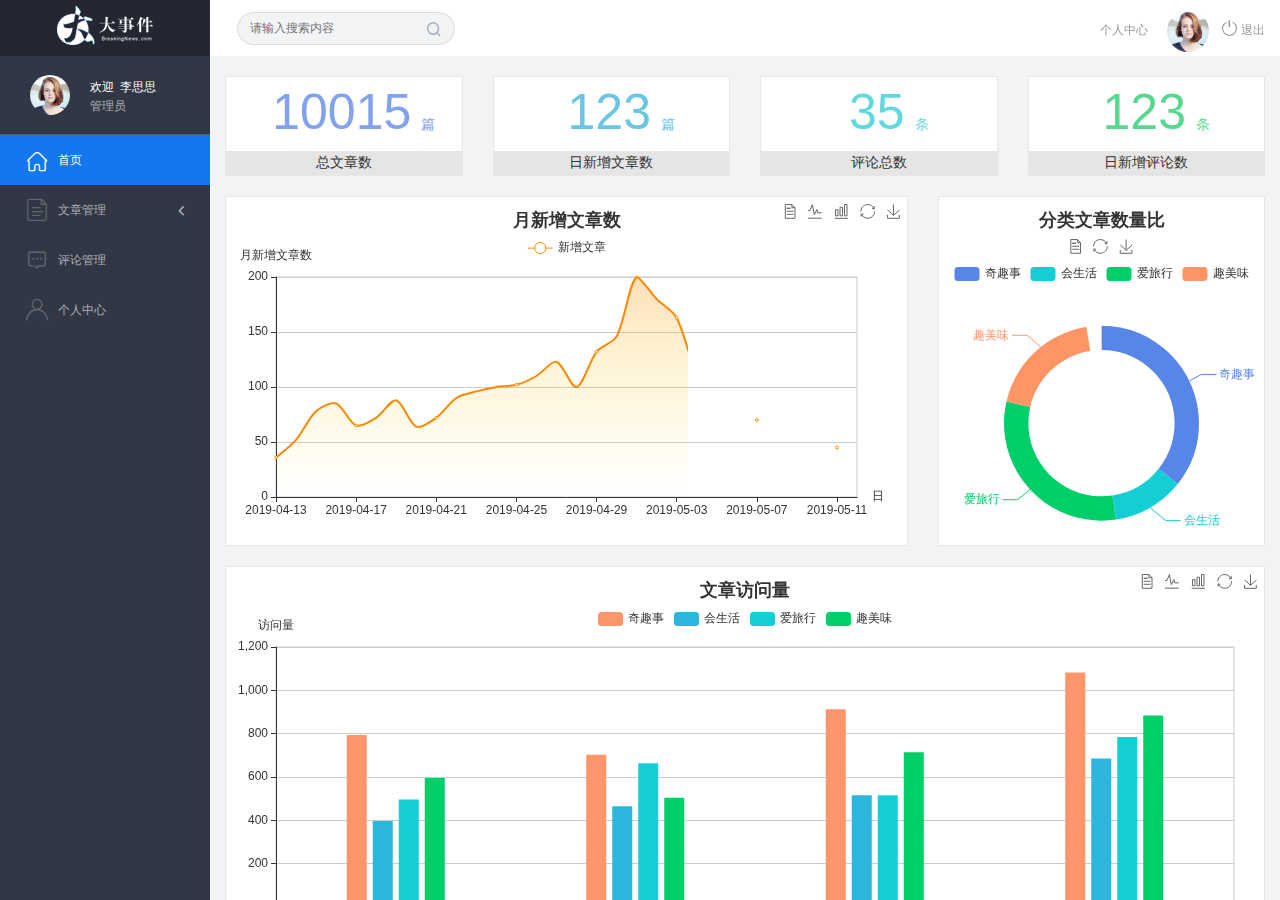
==== web_back/index.html @ 11642139 "init bigEvent" ====
<!DOCTYPE html>
<html lang="en">

<head>
    <meta charset="UTF-8">
    <meta name="viewport" content="width=device-width, initial-scale=1.0">
    <meta http-equiv="X-UA-Compatible" content="ie=edge">
    <title>大事件-后台首页</title>
    <link rel="stylesheet" href="js/bootstrap/css/bootstrap.min.css">
    <link rel="stylesheet" href="css/reset.css">
    <link rel="stylesheet" href="css/iconfont.css">
    <link rel="stylesheet" href="css/main.css">
    <script src="js/jquery-1.12.4.min.js"></script>
</head>

<body>
    <div class="sider">
        <a href="#" class="logo"><img src="images/logo02.png" alt="logo"></a>
        <div class="user_info">
            <img src="images/2.jpg" alt="person">
            <span>欢迎&nbsp;&nbsp;李思思</span>
            <b>管理员</b>
        </div>
        <div class="menu">
            <div class="level01 active"><a href="main_count.html" target="main_frame"><i class="iconfont icon-yidiandiantubiao04"></i><span>首页</span></a></div>
            <div class="level01"><a href="#"><i class="iconfont icon-icon-article"></i><span>文章管理</span><b
                        class="iconfont icon-arrowdownl"></b></a></div>
            <ul class="level02">
                <li><a href="article_list.html" target="main_frame"><i class="iconfont icon-previewright"></i><span>文章列表</span></a></li>
                <li><a href="article_release.html" target="main_frame"><i class="iconfont icon-previewright"></i><span>发表文章</span></a></li>
                <li><a  href="article_category.html" target="main_frame"><i class="iconfont icon-previewright"></i><span>文章类别管理</span></a></li>
            </ul>

            <div class="level01"><a href="comment_list.html" target="main_frame"><i class="iconfont icon-comment"></i><span>评论管理</span></a></div>
            <div class="level01"><a  href="user.html" target="main_frame"><i class="iconfont icon-user"></i><span>个人中心</span></a></div>
        </div>
    </div>

    <div class="header_bar">        
        <form class="search_form">
            <input type="text" placeholder="请输入搜索内容">
            <i class="iconfont icon-search"></i>
        </form>
        <div class="user_center_link">
            <a href="user.html" onclick="setMenu(3,0)" target="main_frame">个人中心</a>
            <img src="images/2.jpg" alt="person">
            <a href="#"><i class="iconfont icon-tuichu"></i> 退出</a>
        </div>
    </div>

    <div class="main" id="main_body">
        <iframe src="main_count.html" frameborder="0" id="main_frame" name="main_frame" frameborder="0" scrolling="auto"></iframe>
    </div>



    <script>
        var $level01 = $('.level01');
        var $subli = $('.level02 li')
        $level01.click(function(){
            $level01.not($(this)).removeClass('active');
            $(this).addClass('active');

            if($(this).next().hasClass('level02')){
                $(this).next().slideToggle();
                $(this).find('b').toggleClass('rotate0');
            }else{
                $subli.removeClass('active'); 
            }
        })

        $subli.click(function(){
            $subli.not($(this)).removeClass('active');
            $(this).addClass('active');

            if(!$(this).parent().prev().hasClass('active')){
                $level01.removeClass('active');
                $(this).parent().prev().addClass('active');
            }
        })

        function resizeFrame(){
            var frame_w = $('#main_body').outerWidth();
			var frame_h = $('#main_body').outerHeight();
			$('#main_frame').css({'width':frame_w,'height':frame_h});
        }

        resizeFrame();

        $(window).resize(function(){
            resizeFrame();
        })


        function setMenu(m,n){
           $level01.eq(m).addClass('active').siblings().not('.level02').removeClass('active');
           if(m!=1){              
              $('.level02').slideUp(); 
           }else{
              $('.level02').slideDown();
              $('.level02').children().eq(n).addClass('active').siblings().removeClass('active');
           }
        }

    </script>

</body>
</html>
---- web_back/css/iconfont.css ----
@font-face {font-family: "iconfont";
  src: url('../fonts/iconfont.eot?t=1558003957214'); /* IE9 */
  src: url('../fonts/iconfont.eot?t=1558003957214#iefix') format('embedded-opentype'), /* IE6-IE8 */
  url('[data-uri]') format('woff2'),
  url('../fonts/iconfont.woff?t=1558003957214') format('woff'),
  url('../fonts/iconfont.ttf?t=1558003957214') format('truetype'), /* chrome, firefox, opera, Safari, Android, iOS 4.2+ */
  url('../fonts/iconfont.svg?t=1558003957214#iconfont') format('svg'); /* iOS 4.1- */
}

.iconfont {
  font-family: "iconfont" !important;
  font-size: 16px;
  font-style: normal;
  -webkit-font-smoothing: antialiased;
  -moz-osx-font-smoothing: grayscale;
}

.icon-yidiandiantubiao04:before {
  content: "\e607";
}

.icon-arrowdownl:before {
  content: "\e6a3";
}

.icon-key:before {
  content: "\e68b";
}

.icon-tuichu:before {
  content: "\e622";
}

.icon-previewright:before {
  content: "\e75c";
}

.icon-system:before {
  content: "\e6a6";
}

.icon-icondate:before {
  content: "\e609";
}

.icon-search:before {
  content: "\e656";
}

.icon-system1:before {
  content: "\e608";
}

.icon-user:before {
  content: "\e645";
}

.icon-comment:before {
  content: "\e60a";
}

.icon-icon-article:before {
  content: "\e601";
}
---- web_back/css/main.css ----
body{
    font-family:'MicroSoft YaHei';
    background-color: #f2f3f5;
}
.main_wrap{
    position:fixed;
    width:100%;
    height:100%;
    left:0px;
    top:0px;
    background:url('../images/login_bg.jpg'); 
    background-size:100% 100%; 
  }
.header{
    width:1200px;
    overflow: hidden;
    margin:20px auto 0;
}
.heade .logo{
    float: left;
}
.header .copyright{
    float:right;
    font-size:12px;
    color:#fff;
    text-align:right;
    line-height:20px;
    margin-top:10px;
}
.login_form_con{
    position:absolute;
    left:50%;
    top:50%;
    margin-left:-200px;
    margin-top:-155px;
    width:400px;
    height:310px;
    background-color: #edeff0;
}

.login_form{
    position: relative;
}

.login_form .icon-user{
    position:absolute;
    font-size:16px;
    color:#999;
    left:46px;
    top:12px;
}
.login_form .icon-key{
    position:absolute;
    font-size:18px;
    color:#999;
    left:46px;
    top:78px;
}
.login_title{
    height:60px;
    background:url('../images/login_title.png') center center no-repeat #fff;
}
.input_txt,.input_pass,.input_sub{
    display:block;
    width:334px;
    height:37px;
    padding:0px;
    text-indent:40px;
    border:1px solid #ddd;
    margin:27px auto 0;
    outline:none;
}
.input_sub{
    margin-top:40px;
    height:42px;
    background-color: #19b9e7;
    text-indent:0px;
    font-size:18px;
    color:#fff;
    cursor: pointer;
}
.input_sub:hover{
    background-color: #08a0cc;
}

.sider{
    position:fixed;
    left:0;
    top:0;
    bottom:0;
    width:210px;
    background-color: #323745;
}
.sider .logo{
    display:block;
    height:56px;
    background-color: #242732;
    overflow: hidden;
}
.sider .logo img{
    display:block;
    margin:6px auto 0;
}
.user_info{
    height:79px;
    border-bottom:1px solid #5a5e6b;
}

.user_info img{
    float: left;
    width:40px;
    height:40px;
    border-radius:20px;
    margin:19px 0 0 30px;
}
.user_info span{
    float: left;
    width:120px;
    font-size:12px;
    color:#fff;
    margin:23px 0 0 20px;
}
.user_info b{
    float: left;
    width: 120px;
    font-weight:normal;
    font-size:12px;
    color:#adafb5;
    margin:2px 0 0 20px;
}

.menu .level01{
    height:50px;
    line-height:50px;
}
.menu .level01 a{
    display:block;
    height:50px;
    font-size:12px;
    color:#adafb5;
    overflow: hidden;
}
.menu .level01.active a{
    background-color: #1378f0;
    color:#fff;
}
.menu .level01.active i{
    color:#fff;
}

.menu .level01 a:hover{
    background-color: #1378f0;
    color:#fff;
}
.menu .level01 a:hover i{
    color:#fff;
}
.menu .level01 i{
    color:#61646f;
    font-size:22px;
    float: left;
    margin-left:26px;
}
.menu .level01 span{
    float: left;
    margin-left:10px;
}
.menu .level01 b{
    float: right;
    margin-right:20px;
    font-weight:normal;
    transform:rotate(90deg);
    transition:all 500ms ease;
}

.menu .level01 .rotate0{
    transform:rotate(0deg);
}

.menu .level02{
    background: #242732;
    display:none;
}


.menu .level02 li{
    height:40px;
    line-height:40px;
}
.menu .level02 li a{
    display:block;
    height:40px;
    font-size:12px;
    color:#adafb5;
    overflow: hidden;
}

.menu .level02 li a:hover{
    background-color: #1378f0;
    color:#fff;
}

.menu .level02 li i{
    font-size:12px;
    float: left;
    margin-left:60px;
}
.menu .level02 li span{
    font-size:12px;
    float: left;
    margin-left:5px;
}

.menu .level02 .active a{
    color:#ffae00;
}

.header_bar{
    position:fixed;
    left:210px;
    right:0;
    top:0;
    height:56px;
    background-color: #fff;
}

.main{
    position:fixed;
    left:210px;
    top:56px;
    right:0;
    bottom:0;
    background-color: #f2f3f5;
}

.search_form{
    width:218px;
    height:33px;
    border:1px solid #ddd;
    background-color: #f2f3f5;
    border-radius:16px;
    float: left;
    margin:12px 0 0 27px;
}

.search_form input{
    padding:0px;
    margin:0px;
    border:0px;
    float: left;
    background-color: #f2f3f5;
    font-size:12px;
    width:175px;
    height:31px;
    margin-left:12px;
    outline:none;
   
}

.search_form .icon-search{
    line-height:33px;
    cursor: pointer;
    font-size:18px;
    color:#abaebb;
}
.user_center_link{
    float:right;

}
.user_center_link a{
    line-height:56px;
    font-size:12px;
    color:#999;
    margin-right:15px;
}
.user_center_link a:hover{
    color:#ffae00
}

.user_center_link img{
    width:42px;
    height:42px;
    border-radius:32px;
    margin-right:10px;
}

.spannel_list{
    margin-top:20px;
}

.spannel{
	height:100px;
	overflow:hidden;
	text-align:center;
    position:relative;
    background-color: #fff;
    border:1px solid #e7e7e9;
    margin-bottom:20px;
}

.spannel em{
    font-style:normal;
	font-size:50px;
	line-height:50px;
	display:inline-block;
	margin:10px 0 0 20px;
	font-family:'Arial';
	color:#83a2ed;
}

.spannel span{
	font-size:14px;
	display:inline-block;
	color:#83a2ed;
	margin-left:10px;
}

.spannel b{
	position:absolute;
	left:0;
	bottom:0;
	width:100%;
	line-height:24px;
	background:#e5e5e5;
	color:#333;
	font-size:14px;
	font-weight:normal;
}

.scolor01 em,.scolor01 span{
	color:#6ac6e2;
}

.scolor02 em,.scolor02 span{
	color:#5fd9de;
}

.scolor03 em,.scolor03 span{
	color:#58d88e;
}


.gragh_pannel{
    height:350px;
    border:1px solid #e7e7e9;
    background-color: #fff!important; 
    margin-bottom:20px;  
}

.column_pannel{
    margin-bottom:20px;
    height:400px;
    border:1px solid #e7e7e9;
    background-color: #fff!important;   
}

.common_title{
    line-height:42px;
    background-color: #fbfbfb;
    border:1px solid #e7e7e9;
    margin-top:20px;
    text-indent: 15px;
    font-size:14px;
    color:#333;
}

.common_con{
    border:1px solid #e7e7e9;
    border-top:0px;
    background-color: #fff;
    padding-bottom:20px;
    margin-bottom:20px;
}
.opt_btns{
    margin-top:20px;
}

.mp20{
    margin-top:20px;
}

.pagination{   
   margin:0;
}

.article_form{
    margin-top:20px;
}

.form-group{
    margin-bottom:25px;
}

.form-group label{
    font-weight:normal;
    color:#666;
}

.icon-icondate{
    line-height:16px;
}

.user_pic{
    width:100px;
    height:100px;
    margin-bottom:10px;
}

.article_cover{
    width:200px;
    height:200px;
    margin-bottom:10px;
}
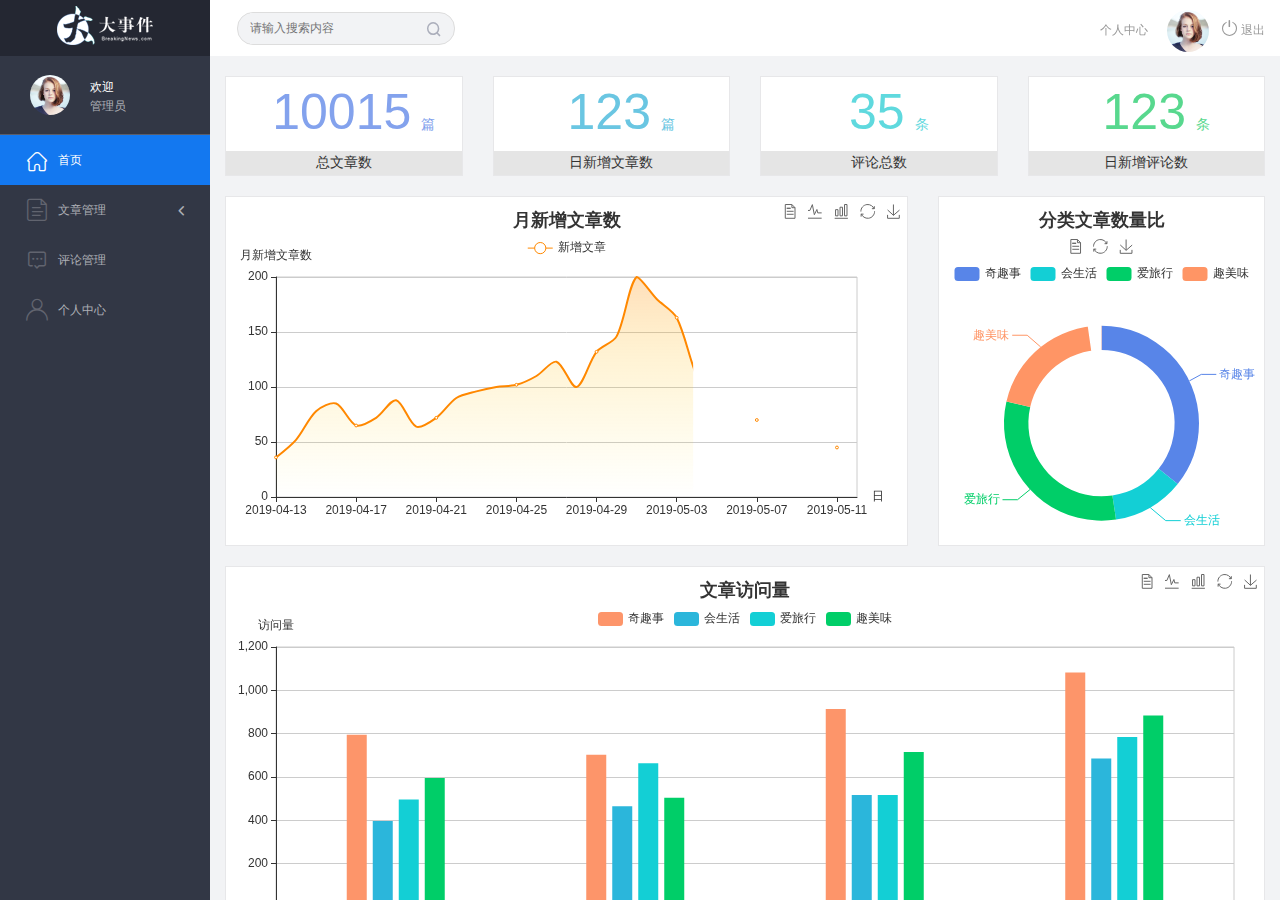
==== commit dc4e2163: "增加主页面退出登录功能和获取用户信息功能" ====
--- a/web_back/index.html
+++ b/web_back/index.html
@@ -11,98 +11,127 @@
     <link rel="stylesheet" href="css/iconfont.css">
     <link rel="stylesheet" href="css/main.css">
     <script src="js/jquery-1.12.4.min.js"></script>
+    <script src="./js/bootstrap/js/bootstrap.min.js"></script>
 </head>
 
 <body>
     <div class="sider">
         <a href="#" class="logo"><img src="images/logo02.png" alt="logo"></a>
         <div class="user_info">
-            <img src="images/2.jpg" alt="person">
-            <span>欢迎&nbsp;&nbsp;李思思</span>
+            <img id="user_pic" src="images/2.jpg" alt="person">
+            <span>欢迎&nbsp;&nbsp;<i id="nickname"></i></span>
             <b>管理员</b>
         </div>
         <div class="menu">
-            <div class="level01 active"><a href="main_count.html" target="main_frame"><i class="iconfont icon-yidiandiantubiao04"></i><span>首页</span></a></div>
+            <div class="level01 active"><a href="main_count.html" target="main_frame"><i
+                        class="iconfont icon-yidiandiantubiao04"></i><span>首页</span></a></div>
             <div class="level01"><a href="#"><i class="iconfont icon-icon-article"></i><span>文章管理</span><b
                         class="iconfont icon-arrowdownl"></b></a></div>
             <ul class="level02">
-                <li><a href="article_list.html" target="main_frame"><i class="iconfont icon-previewright"></i><span>文章列表</span></a></li>
-                <li><a href="article_release.html" target="main_frame"><i class="iconfont icon-previewright"></i><span>发表文章</span></a></li>
-                <li><a  href="article_category.html" target="main_frame"><i class="iconfont icon-previewright"></i><span>文章类别管理</span></a></li>
+                <li><a href="article_list.html" target="main_frame"><i
+                            class="iconfont icon-previewright"></i><span>文章列表</span></a></li>
+                <li><a href="article_release.html" target="main_frame"><i
+                            class="iconfont icon-previewright"></i><span>发表文章</span></a></li>
+                <li><a href="article_category.html" target="main_frame"><i
+                            class="iconfont icon-previewright"></i><span>文章类别管理</span></a></li>
             </ul>
 
-            <div class="level01"><a href="comment_list.html" target="main_frame"><i class="iconfont icon-comment"></i><span>评论管理</span></a></div>
-            <div class="level01"><a  href="user.html" target="main_frame"><i class="iconfont icon-user"></i><span>个人中心</span></a></div>
+            <div class="level01"><a href="comment_list.html" target="main_frame"><i
+                        class="iconfont icon-comment"></i><span>评论管理</span></a></div>
+            <div class="level01"><a href="user.html" target="main_frame"><i
+                        class="iconfont icon-user"></i><span>个人中心</span></a></div>
         </div>
     </div>
 
-    <div class="header_bar">        
+    <div class="header_bar">
         <form class="search_form">
             <input type="text" placeholder="请输入搜索内容">
             <i class="iconfont icon-search"></i>
         </form>
         <div class="user_center_link">
             <a href="user.html" onclick="setMenu(3,0)" target="main_frame">个人中心</a>
-            <img src="images/2.jpg" alt="person">
-            <a href="#"><i class="iconfont icon-tuichu"></i> 退出</a>
+            <img id="per_pic" src="images/2.jpg" alt="person">
+            <a href="javascript:;" id="logoutA"><i class="iconfont icon-tuichu"></i> 退出</a>
         </div>
     </div>
 
     <div class="main" id="main_body">
-        <iframe src="main_count.html" frameborder="0" id="main_frame" name="main_frame" frameborder="0" scrolling="auto"></iframe>
+        <iframe src="main_count.html" frameborder="0" id="main_frame" name="main_frame" frameborder="0"
+            scrolling="auto"></iframe>
     </div>
 
-
+    <div id="modalBox" class="modal fade" tabindex="-1" role="dialog">
+        <div class="modal-dialog" role="document">
+            <div class="modal-content">
+                <div class="modal-header">
+                    <button type="button" class="close" data-dismiss="modal" aria-label="Close"><span
+                            aria-hidden="true">&times;</span></button>
+                    <h4 class="modal-title">系统提示</h4>
+                </div>
+                <div class="modal-body">
+                    <p>是否要退出？</p>
+                </div>
+                <div class="modal-footer">
+                    <button type="button" class="btn btn-default" data-dismiss="modal">关闭</button>
+                    <button id="logoutBtn" type="button" class="btn btn-primary">退出</button>
+                </div>
+            </div><!-- /.modal-content -->
+        </div><!-- /.modal-dialog -->
+    </div><!-- /.modal -->
 
     <script>
         var $level01 = $('.level01');
         var $subli = $('.level02 li')
-        $level01.click(function(){
+        $level01.click(function () {
             $level01.not($(this)).removeClass('active');
             $(this).addClass('active');
 
-            if($(this).next().hasClass('level02')){
+            if ($(this).next().hasClass('level02')) {
                 $(this).next().slideToggle();
                 $(this).find('b').toggleClass('rotate0');
-            }else{
-                $subli.removeClass('active'); 
+            } else {
+                $subli.removeClass('active');
             }
         })
 
-        $subli.click(function(){
+        $subli.click(function () {
             $subli.not($(this)).removeClass('active');
             $(this).addClass('active');
 
-            if(!$(this).parent().prev().hasClass('active')){
+            if (!$(this).parent().prev().hasClass('active')) {
                 $level01.removeClass('active');
                 $(this).parent().prev().addClass('active');
             }
         })
 
-        function resizeFrame(){
+        function resizeFrame() {
             var frame_w = $('#main_body').outerWidth();
-			var frame_h = $('#main_body').outerHeight();
-			$('#main_frame').css({'width':frame_w,'height':frame_h});
+            var frame_h = $('#main_body').outerHeight();
+            $('#main_frame').css({
+                'width': frame_w,
+                'height': frame_h
+            });
         }
 
         resizeFrame();
 
-        $(window).resize(function(){
+        $(window).resize(function () {
             resizeFrame();
         })
 
 
-        function setMenu(m,n){
-           $level01.eq(m).addClass('active').siblings().not('.level02').removeClass('active');
-           if(m!=1){              
-              $('.level02').slideUp(); 
-           }else{
-              $('.level02').slideDown();
-              $('.level02').children().eq(n).addClass('active').siblings().removeClass('active');
-           }
+        function setMenu(m, n) {
+            $level01.eq(m).addClass('active').siblings().not('.level02').removeClass('active');
+            if (m != 1) {
+                $('.level02').slideUp();
+            } else {
+                $('.level02').slideDown();
+                $('.level02').children().eq(n).addClass('active').siblings().removeClass('active');
+            }
         }
-
     </script>
+    <script src="./js/index.js"></script>
 
 </body>
+
 </html>